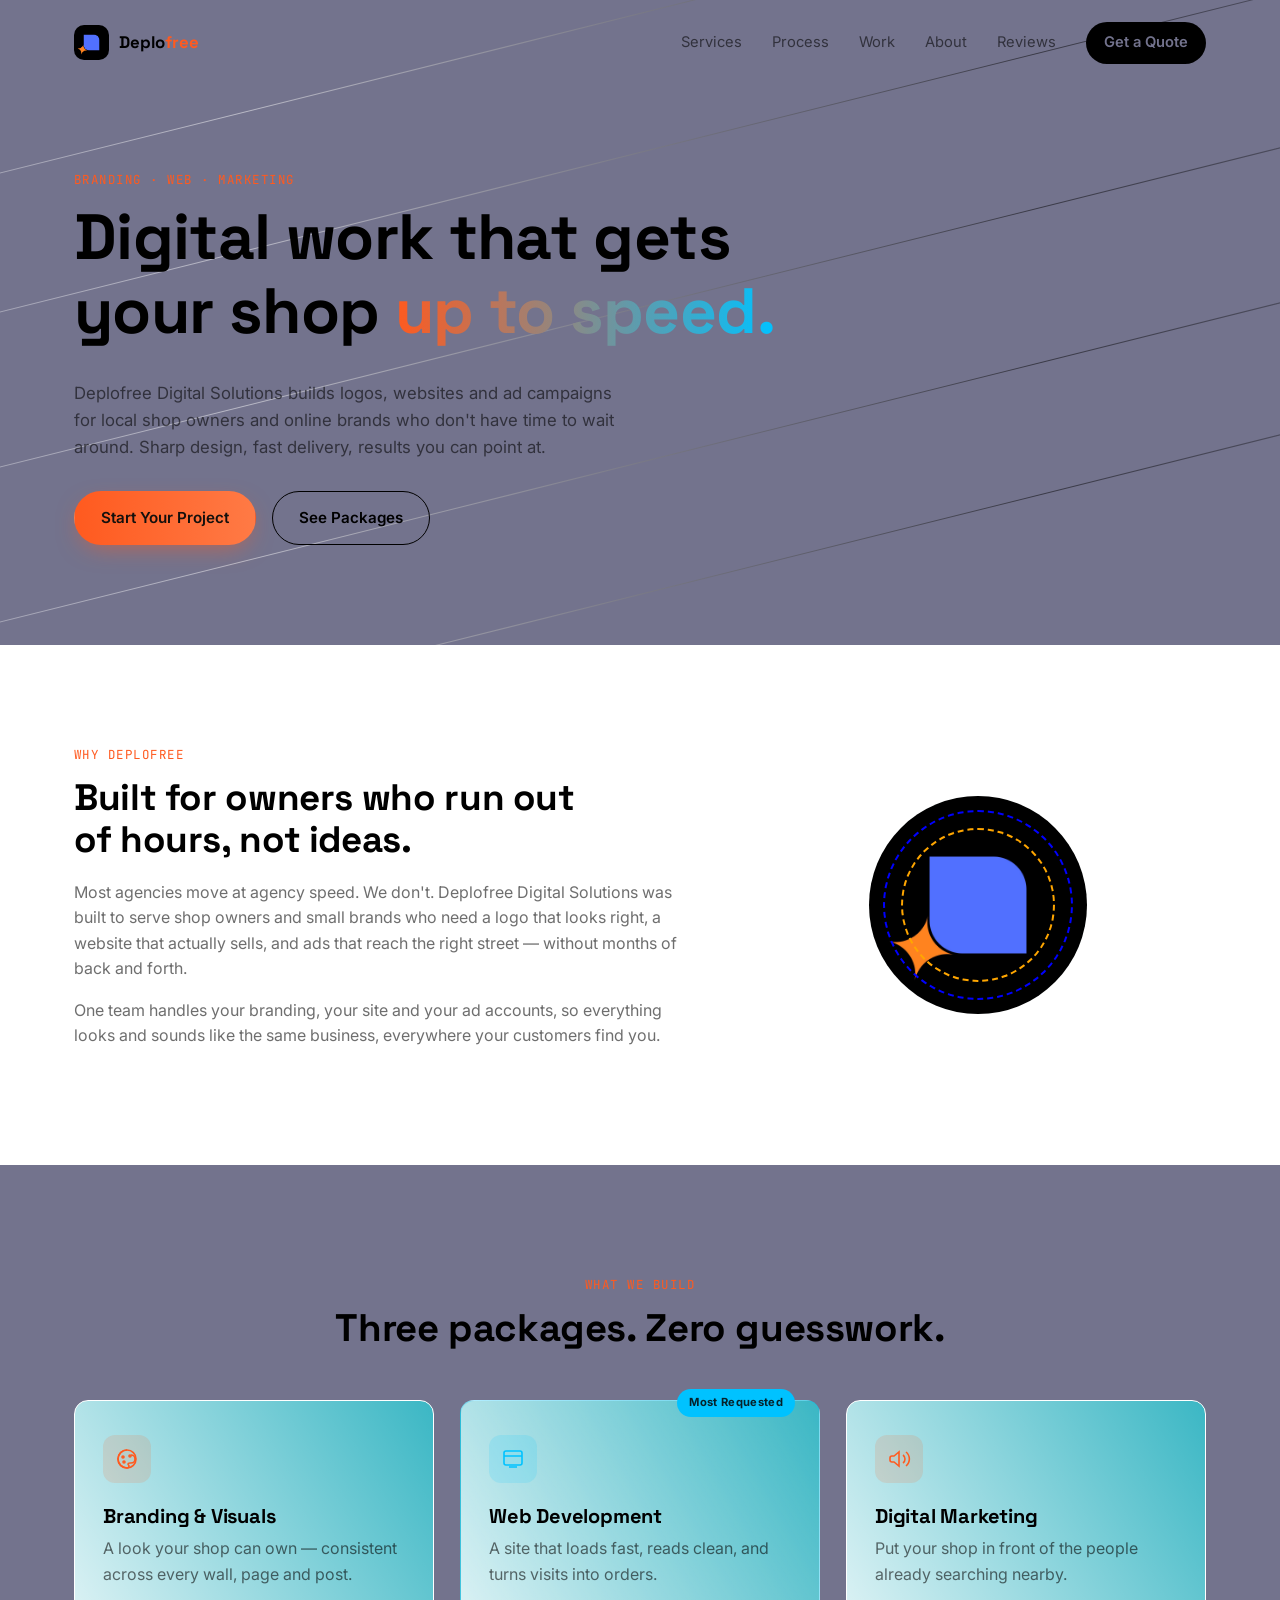
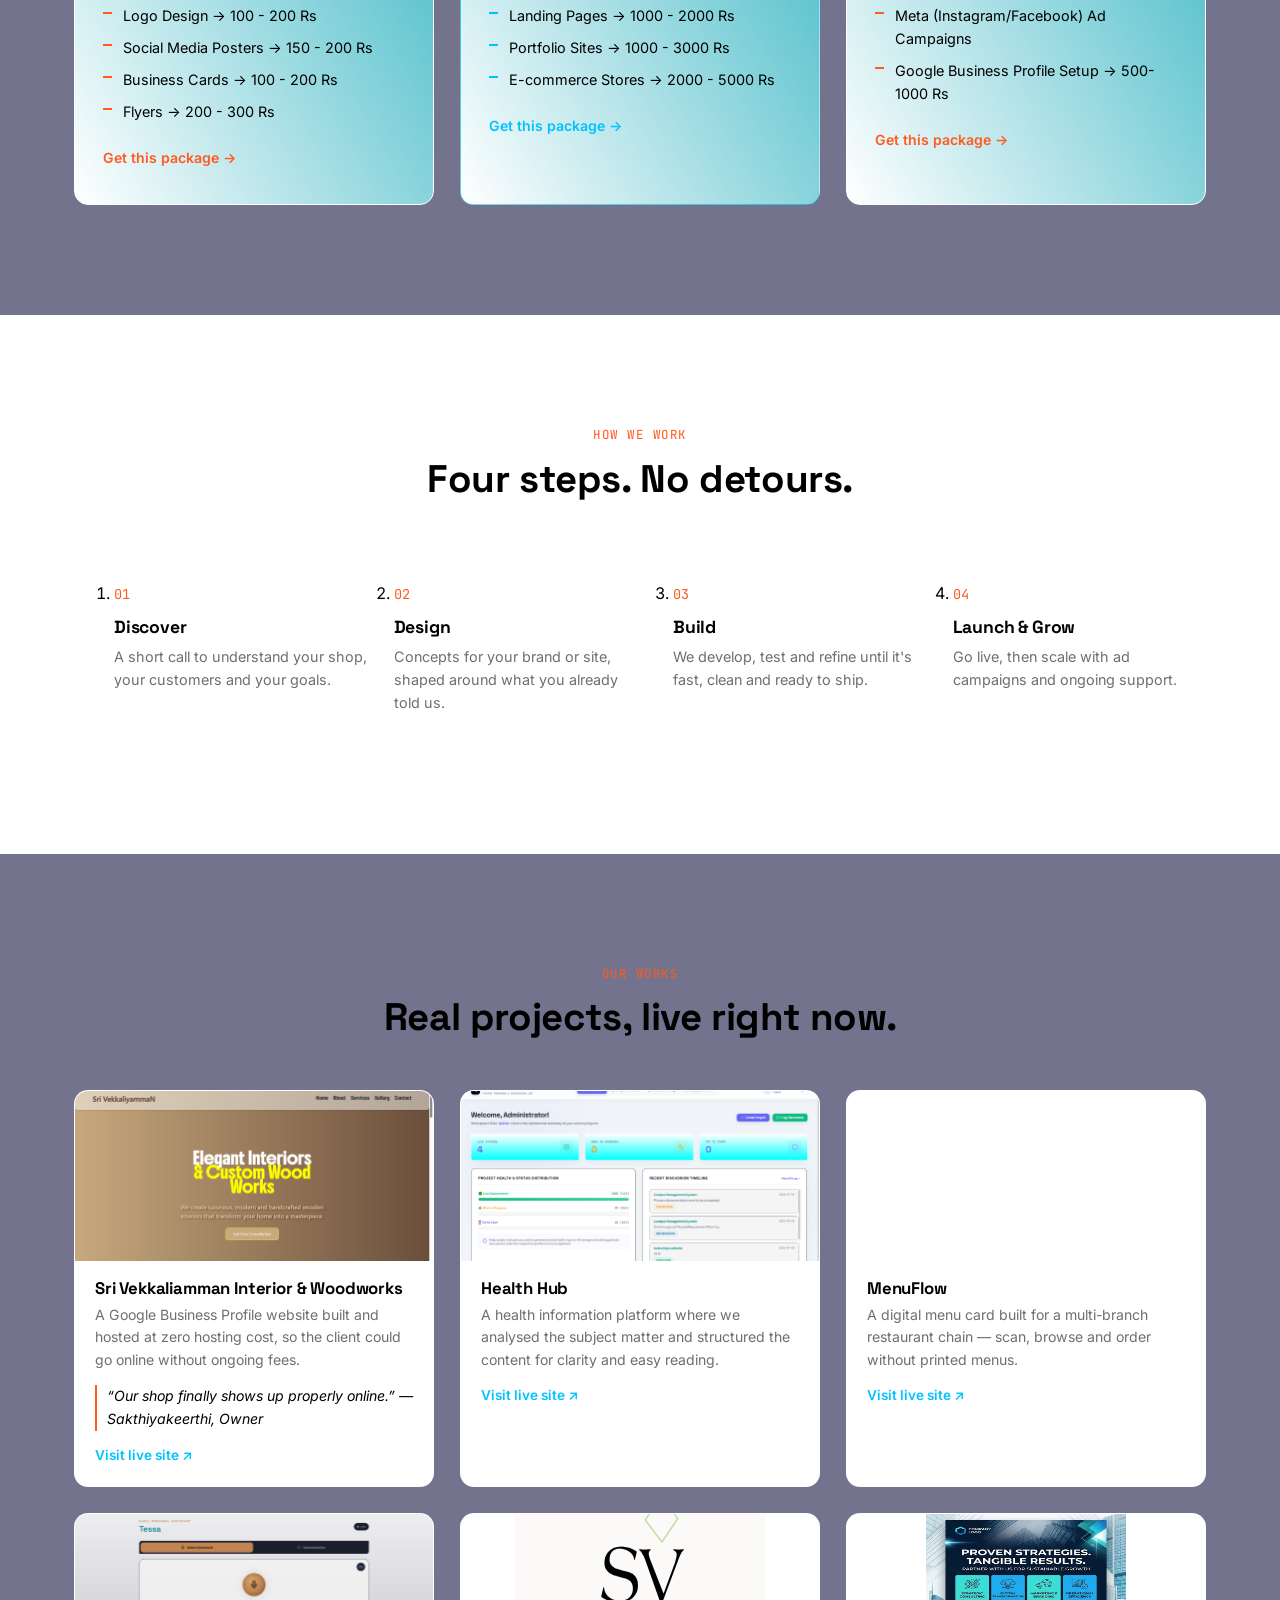
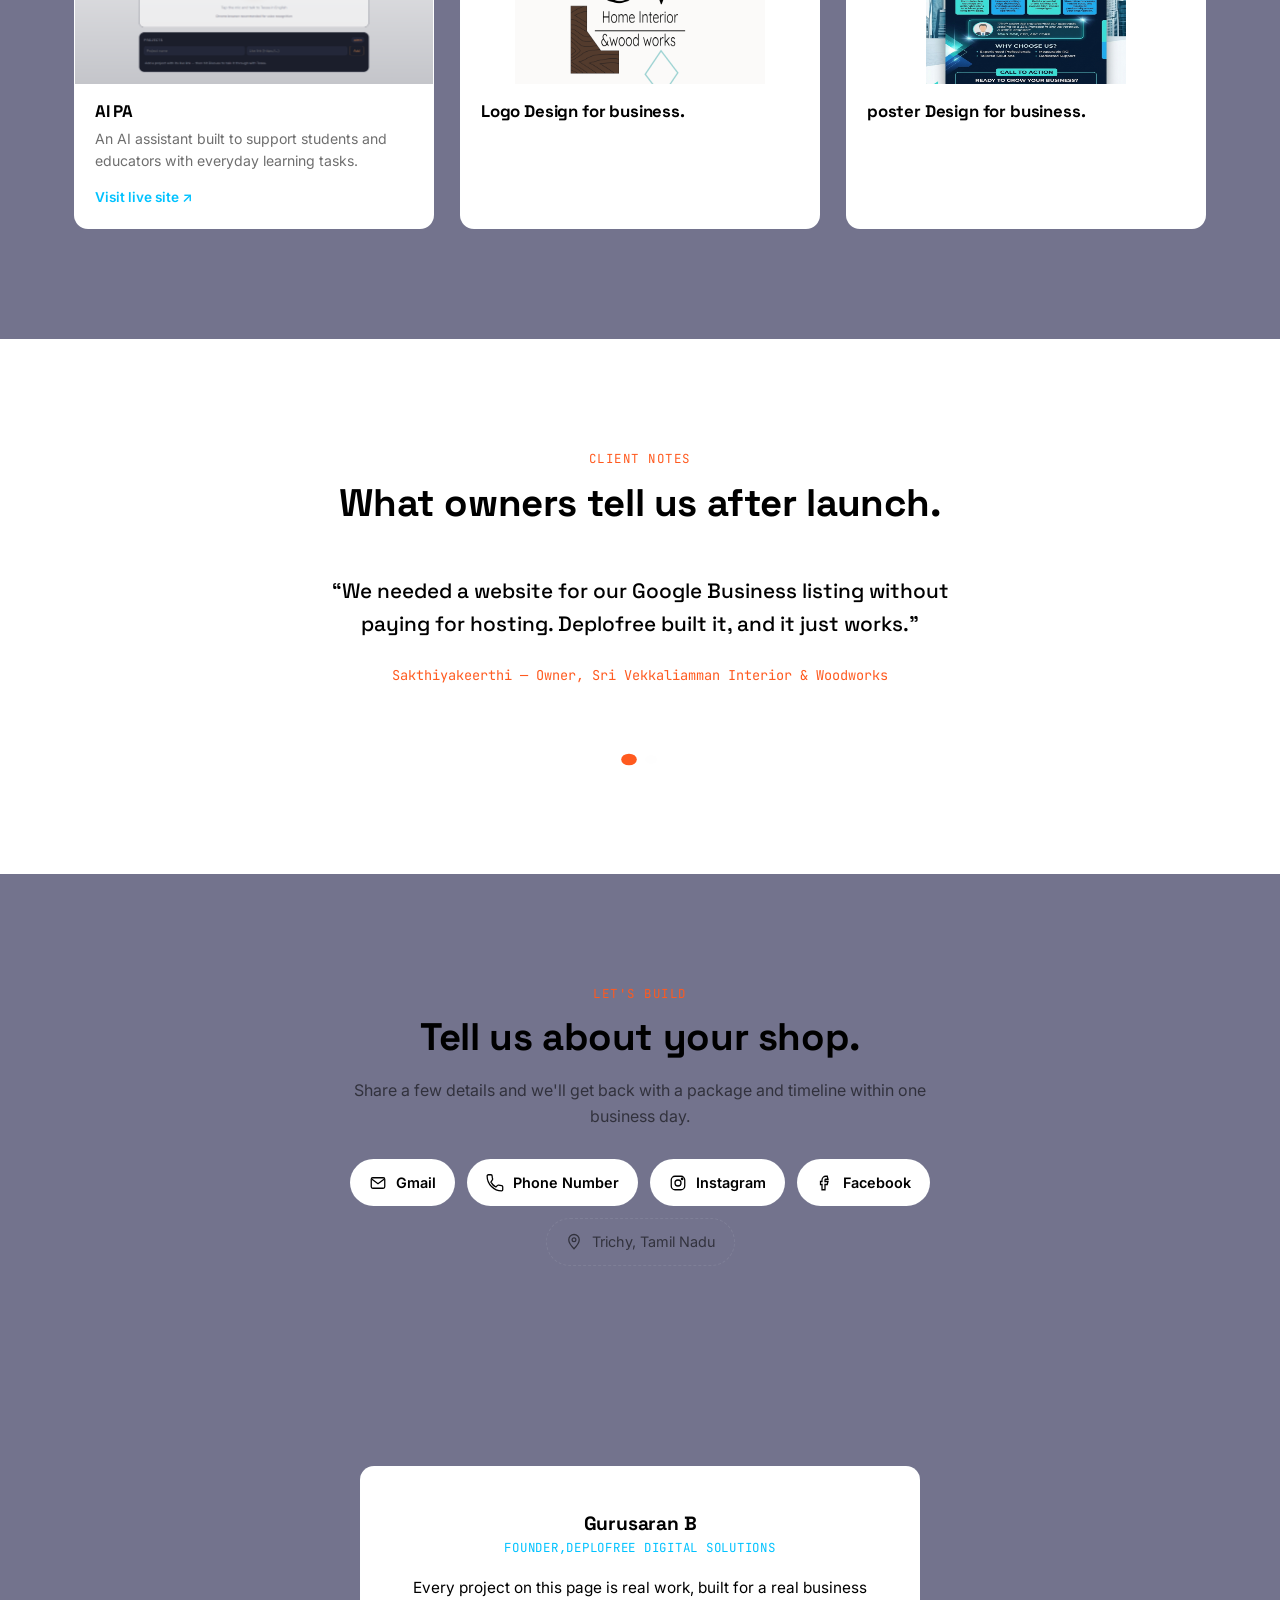
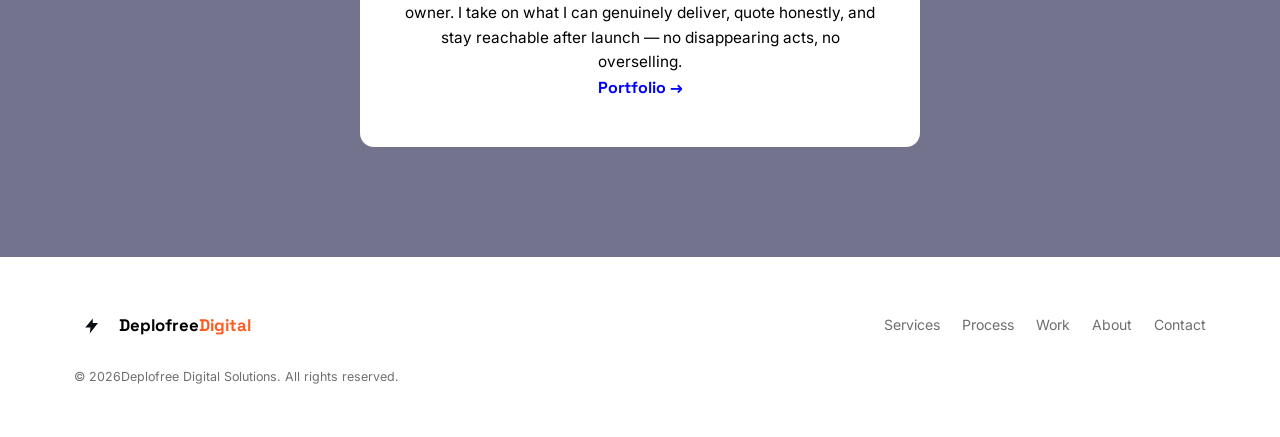
==== port.html @ 5e0b8ed9 "Add files via upload" ====
<!DOCTYPE html>
<html lang="en">
<head>
  <meta charset="UTF-8">
  <meta name="viewport" content="width=device-width, initial-scale=1.0">
  <title>Turbo Digital Solutions | Branding, Web Development &amp; Digital Marketing</title>
  <meta name="description" content="Turbo Digital Solutions helps local shops and online brands launch fast with logo &amp; branding design, landing pages &amp; e-commerce websites, and Meta &amp; Google Business marketing campaigns.">
  <meta name="keywords" content="Turbo Digital Solutions, branding agency, logo design, web development, e-commerce website, Meta ads, Google Business Profile, digital marketing for shops">
  <meta name="author" content="Turbo Digital Solutions">
  <meta name="robots" content="index, follow">
  <link rel="canonical" href="https://www.turbodigitalsolutions.com/">

  <!-- Open Graph -->
  <meta property="og:type" content="website">
  <meta property="og:site_name" content="Turbo Digital Solutions">
  <meta property="og:title" content="Turbo Digital Solutions | Branding, Web Development &amp; Digital Marketing">
  <meta property="og:description" content="Logo &amp; branding, websites, and Meta/Google ad campaigns built for local shops and online brands that want to move fast.">
  <meta property="og:url" content="https://www.turbodigitalsolutions.com/">
  <meta property="og:image" content="https://www.turbodigitalsolutions.com/assets/og-image.jpg">
  <meta property="og:locale" content="en_IN">

  <!-- Twitter -->
  <meta name="twitter:card" content="summary_large_image">
  <meta name="twitter:title" content="Turbo Digital Solutions | Branding, Web Development &amp; Digital Marketing">
  <meta name="twitter:description" content="Logo &amp; branding, websites, and Meta/Google ad campaigns built for local shops and online brands that want to move fast.">
  <meta name="twitter:image" content="https://www.turbodigitalsolutions.com/assets/og-image.jpg">

  <meta name="theme-color" content="#0B0E14">
  <link rel="icon" type="image/svg+xml" href="favicon.svg">
  <link rel="manifest" href="site.webmanifest">

  <link rel="preconnect" href="https://fonts.googleapis.com">
  <link rel="preconnect" href="https://fonts.gstatic.com" crossorigin>
  <link href="https://fonts.googleapis.com/css2?family=Space+Grotesk:wght@500;600;700&family=Inter:wght@400;500;600&family=JetBrains+Mono:wght@500&display=swap" rel="stylesheet">

  <!-- <link rel="stylesheet" href="css/style.css"> -->
    <link rel="stylesheet" href="port.css">

  <script type="application/ld+json">
  {
    "@context": "https://schema.org",
    "@type": "ProfessionalService",
    "name": "Turbo Digital Solutions",
    "description": "Branding, web development and digital marketing agency for local shops and online businesses.",
    "url": "https://www.turbodigitalsolutions.com/",
    "telephone": "+91-00000-00000",
    "priceRange": "₹₹",
    "areaServed": "IN",
    "address": {
      "@type": "PostalAddress",
      "addressLocality": "Chennai",
      "addressRegion": "Tamil Nadu",
      "addressCountry": "IN"
    },
    "sameAs": [
      "https://www.instagram.com/turbodigitalsolutions",
      "https://www.facebook.com/turbodigitalsolutions"
    ],
    "makesOffer": [
      { "@type": "Offer", "itemOffered": { "@type": "Service", "name": "Branding & Visuals" } },
      { "@type": "Offer", "itemOffered": { "@type": "Service", "name": "Web Development" } },
      { "@type": "Offer", "itemOffered": { "@type": "Service", "name": "Digital Marketing" } }
    ]
  }
  </script>
</head>
<body>
  <a class="skip-link" href="#main">Skip to content</a>

  <!-- Boost meter: doubles as scroll-progress gauge + back-to-top -->
  <button class="boost-meter" id="boostMeter" aria-label="Scroll to top">
    <svg viewBox="0 0 120 120" aria-hidden="true">
      <circle class="boost-meter__track" cx="60" cy="60" r="52"></circle>
      <circle class="boost-meter__fill" id="boostFill" cx="60" cy="60" r="52"></circle>
    </svg>
    <span class="boost-meter__label">
      <span id="boostPercent">0</span><span class="boost-meter__unit">%</span>
    </span>
  </button>

  <header class="site-header" id="siteHeader">
    <div class="container header-inner">
      <a href="#home" class="logo">
        <span class="logo__mark" aria-hidden="true">
          <img src="deplofree logo.jpg" alt="logo" style="border-radius: 10px;">
        </span>
        <span class="logo__text">Deplo<span class="logo__accent">free</span></span>
      </a>

      <nav class="nav" id="siteNav">
        <a href="#services">Services</a>
        <a href="#process">Process</a>
        <a href="#work">Work</a>
        <a href="#about">About</a>
        <a href="#testimonials">Reviews</a>
        <a href="#contact" class="nav-cta">Get a Quote</a>
      </nav>

      <button class="nav-toggle" id="navToggle" aria-label="Open menu" aria-expanded="false">
        <span></span><span></span><span></span>
      </button>
    </div>
  </header>

  <main id="main">

    <!-- HERO -->
    <section class="hero" id="home">
      <div class="hero__lines" aria-hidden="true">
        <span></span><span></span><span></span><span></span><span></span>
      </div>
      <div class="container hero__inner">
        <p class="eyebrow reveal">Branding &middot; Web &middot; Marketing</p>
        <h1 class="hero__title reveal">
          Digital work that gets your shop <span class="text-gradient">up to speed.</span>
        </h1>
        <p class="hero__subtitle reveal">
          Deplofree Digital Solutions builds logos, websites and ad campaigns for local
          shop owners and online brands who don't have time to wait around. Sharp
          design, fast delivery, results you can point at.
        </p>
        <div class="hero__actions reveal">
          <a href="#contact" class="btn btn--primary">Start Your Project</a>
          <a href="#services" class="btn btn--ghost">See Packages</a>
        </div>
      </div>
    </section>

    <!-- ABOUT -->
    <section class="about" id="about">
      <div class="container about__inner">
        <div class="about__copy reveal">
          <p class="eyebrow">Why Deplofree</p>
          <h2>Built for owners who run out of hours, not ideas.</h2>
          <p>
            Most agencies move at agency speed. We don't. Deplofree Digital Solutions
            was built to serve shop owners and small brands who need a logo that
            looks right, a website that actually sells, and ads that reach the
            right street &mdash; without months of back and forth.
          </p>
          <p>
            One team handles your branding, your site and your ad accounts, so
            everything looks and sounds like the same business, everywhere your
            customers find you.
          </p>
        </div>
        <div class="about__panel reveal" aria-hidden="true">
          <div class="gauge-card">
            <span class="gauge-card__ring"></span>
            <span class="gauge-card__ring gauge-card__ring--2"></span>
            <span class="gauge-card__center"><img src="deplofree logo.jpg" alt="logo" style="border-radius:100%;"></span>
          </div>
        </div>
      </div>
    </section>

    <!-- SERVICES -->
    <section class="services" id="services">
      <div class="container">
        <p class="eyebrow reveal center">What We Build</p>
        <h2 class="section-title reveal center">Three packages. Zero guesswork.</h2>

        <div class="service-grid">
          <article class="service-card reveal">
            <span class="service-card__icon" aria-hidden="true">
              <svg viewBox="0 0 24 24"><circle cx="12" cy="12" r="9"/><path d="M12 3a9 9 0 0 0 0 18c1.5 0 2-1 2-2s-1-1-1-2 1-1 2-1h1a4 4 0 0 0 0-8"/><circle cx="8" cy="10" r="1"/><circle cx="9" cy="15" r="1"/><circle cx="15" cy="9" r="1"/></svg>
            </span>
            <h3>Branding &amp; Visuals</h3>
            <p>A look your shop can own &mdash; consistent across every wall, page and post.</p>
            <ul>
              <li>Logo Design  &#8594; 100 - 200 Rs</li>
              <li>Social Media Posters &#8594; 150 - 200 Rs</li>
              <li>Business Cards &#8594; 100 - 200 Rs</li>
              <li>Flyers &#8594; 200 - 300 Rs</li>
            </ul>
            <a href="#contact" class="service-card__link">Get this package &rarr;</a>
          </article>

          <article class="service-card service-card--featured reveal">
            <span class="service-card__badge">Most Requested</span>
            <span class="service-card__icon" aria-hidden="true">
              <svg viewBox="0 0 24 24"><rect x="3" y="4" width="18" height="14" rx="2"/><path d="M3 9h18M8 20h8"/></svg>
            </span>
            <h3>Web Development</h3>
            <p>A site that loads fast, reads clean, and turns visits into orders.</p>
            <ul>
              <li>Landing Pages &#8594; 1000 - 2000 Rs</li>
              <li>Portfolio Sites &#8594; 1000 - 3000 Rs</li>
              <li>E-commerce Stores &#8594; 2000 - 5000 Rs</li>
            </ul>
            <a href="#contact" class="service-card__link">Get this package &rarr;</a>
          </article>

          <article class="service-card reveal">
            <span class="service-card__icon" aria-hidden="true">
              <svg viewBox="0 0 24 24"><path d="M3 11v2a2 2 0 0 0 2 2h2l5 4V5L7 9H5a2 2 0 0 0-2 2z"/><path d="M16 8a5 5 0 0 1 0 8"/><path d="M19 5a9 9 0 0 1 0 14"/></svg>
            </span>
            <h3>Digital Marketing</h3>
            <p>Put your shop in front of the people already searching nearby.</p>
            <ul>
              <li>Meta (Instagram/Facebook) Ad Campaigns</li>
              <li>Google Business Profile Setup &#8594; 500- 1000 Rs</li>
            </ul>
            <a href="#contact" class="service-card__link">Get this package &rarr;</a>
          </article>
        </div>
      </div>
    </section>

    <!-- PROCESS -->
    <section class="process" id="process">
      <div class="container">
        <p class="eyebrow reveal center">How We Work</p>
        <h2 class="section-title reveal center">Four steps. No detours.</h2>

        <ol class="process-list">
          <li class="process-step reveal">
            <span class="process-step__num">01</span>
            <h3>Discover</h3>
            <p>A short call to understand your shop, your customers and your goals.</p>
          </li>
          <li class="process-step reveal">
            <span class="process-step__num">02</span>
            <h3>Design</h3>
            <p>Concepts for your brand or site, shaped around what you already told us.</p>
          </li>
          <li class="process-step reveal">
            <span class="process-step__num">03</span>
            <h3>Build</h3>
            <p>We develop, test and refine until it's fast, clean and ready to ship.</p>
          </li>
          <li class="process-step reveal">
            <span class="process-step__num">04</span>
            <h3>Launch &amp; Grow</h3>
            <p>Go live, then scale with ad campaigns and ongoing support.</p>
          </li>
        </ol>
      </div>
    </section>

    <!-- WORK -->
    <section class="work" id="work">
      <div class="container">
        <p class="eyebrow reveal center">Our Works</p>
        <h2 class="section-title reveal center">Real projects, live right now.</h2>

        <div class="work-grid">
          <a class="work-card reveal" href="https://sri-vekkaliamman-interiorandwoodworks.mr-gurusaran123.workers.dev/" target="_blank" rel="noopener">
            <div class="work-card__preview work-card__preview--a" style="background-image: url(sv.png);background-position: center;background-size:cover;">
            </div>
            <h3>Sri Vekkaliamman Interior &amp; Woodworks</h3>
            <p>A Google Business Profile website built and hosted at zero hosting cost, so the client could go online without ongoing fees.</p>
            <p class="work-card__quote">&ldquo;Our shop finally shows up properly online.&rdquo; &mdash; Sakthiyakeerthi, Owner</p>
            <span class="work-card__link">Visit live site &nearr;</span>
          </a>

          <a class="work-card reveal" href="https://pfrontend-tau.vercel.app/" target="_blank" rel="noopener">
            <div class="work-card__preview work-card__preview--b" style="background-image: url(pro.png);background-position: center;background-size:cover;">
           
            </div>
            <h3>Health Hub</h3>
            <p>A health information platform where we analysed the subject matter and structured the content for clarity and easy reading.</p>
            <span class="work-card__link">Visit live site &nearr;</span>
          </a>

          <a class="work-card reveal" href="https://gurusaran-b123.github.io/MenuFlow/" target="_blank" rel="noopener">
            <div class="work-card__preview work-card__preview--c" style="background-image: url(manu.png);background-position: center;background-size:cover;">
           
            </div>
            <h3>MenuFlow</h3>
            <p>A digital menu card built for a multi-branch restaurant chain &mdash; scan, browse and order without printed menus.</p>
            <span class="work-card__link">Visit live site &nearr;</span>
          </a>

          <a class="work-card reveal" href="https://ai-pa-six.vercel.app/" target="_blank" rel="noopener">
            <div class="work-card__preview work-card__preview--d" style="background-image: url(Ai.png);background-position: center;background-size:cover;">
           
            </div>
            <h3>AI PA</h3>
            <p>An AI assistant built to support students and educators with everyday learning tasks.</p>
            <span class="work-card__link">Visit live site &nearr;</span>
          </a>

          
          <a class="work-card reveal">
            <div class="work-card__preview work-card__preview--d" style="background-image: url(about.png);background-position: center;background-size:250px 350px; background-repeat: no-repeat;">
           
            </div>
            <h3>Logo Design for business.</h3>
           
          </a>

           <a class="work-card reveal">
            <div class="work-card__preview work-card__preview--d" style="background-image: url(poster.png);background-position:center;background-size:200px 250px; background-repeat: no-repeat;">
           
            </div>
            <h3>poster Design for business.</h3>
           
          </a>
          
         

        </div>
      </div>
    </section>

    <!-- TESTIMONIALS -->
    <section class="testimonials" id="testimonials">
      <div class="container">
        <p class="eyebrow reveal center">Client Notes</p>
        <h2 class="section-title reveal center">What owners tell us after launch.</h2>

        <div class="testimonial-slider reveal" id="testimonialSlider">
          <div class="testimonial is-active">
            <p>&ldquo;We needed a website for our Google Business listing without paying for hosting. Deplofree built it, and it just works.&rdquo;</p>
            <span class="testimonial__author">Sakthiyakeerthi &mdash; Owner, Sri Vekkaliamman Interior &amp; Woodworks</span>
          </div>
          <div class="testimonial">
            <p>&ldquo;The digital posters made my shop look properly branded for the first time. Customers noticed right away.&rdquo;</p>
            <span class="testimonial__author">Karthik &mdash; Local Shop Owner</span>
          </div>
        </div>
        <div class="testimonial-dots" id="testimonialDots"></div>
      </div>
    </section>

    <!-- CONTACT -->
    <section class="contact" id="contact">
      <div class="container contact__inner">
        <div class="contact__copy reveal">
          <p class="eyebrow">Let's Build</p>
          <h2 class="section-title">Tell us about your shop.</h2>
          <p>Share a few details and we'll get back with a package and timeline within one business day.</p>

          <ul class="contact-links">
            <li>
              <a href="mailto:gurusaranb123@gmail.com" class="contact-link">
                <span class="contact-link__icon" aria-hidden="true">
                  <svg viewBox="0 0 24 24"><rect x="3" y="5" width="18" height="14" rx="2"/><path d="m4 7 8 6 8-6"/></svg>
                </span>
                Gmail
              </a>
            </li>
            <li>
              <a href="tel:+918508669279" class="contact-link">
                <span class="contact-link__icon" aria-hidden="true">
                  <svg viewBox="0 0 24 24"><path d="M6.6 10.8a15.4 15.4 0 0 0 6.6 6.6l2.2-2.2a1.5 1.5 0 0 1 1.5-.4c1.2.4 2.5.6 3.9.6a1.5 1.5 0 0 1 1.5 1.5V21a1.5 1.5 0 0 1-1.5 1.5C10.6 22.5 1.5 13.4 1.5 2.5A1.5 1.5 0 0 1 3 1h3.7A1.5 1.5 0 0 1 8.2 2.5c0 1.4.2 2.7.6 3.9a1.5 1.5 0 0 1-.4 1.5z"/></svg>
                </span>
                Phone Number
              </a>
            </li>
            <li>
              <a href="https://www.instagram.com/turbodigitalsolutions" class="contact-link" target="_blank" rel="noopener">
                <span class="contact-link__icon" aria-hidden="true">
                  <svg viewBox="0 0 24 24"><rect x="3" y="3" width="18" height="18" rx="5"/><circle cx="12" cy="12" r="4"/><circle cx="17.5" cy="6.5" r="1"/></svg>
                </span>
                Instagram
              </a>
            </li>
            <li>
              <a href="https://www.facebook.com/turbodigitalsolutions" class="contact-link" target="_blank" rel="noopener">
                <span class="contact-link__icon" aria-hidden="true">
                  <svg viewBox="0 0 24 24"><path d="M15 3h-2a5 5 0 0 0-5 5v2H6v4h2v7h4v-7h3l1-4h-4V8a1 1 0 0 1 1-1h3z"/></svg>
                </span>
                Facebook
              </a>
            </li>
            <li class="contact-links__location">
              <span class="contact-link__icon" aria-hidden="true">
                <svg viewBox="0 0 24 24"><path d="M12 21s7-7.2 7-12a7 7 0 1 0-14 0c0 4.8 7 12 7 12z"/><circle cx="12" cy="9" r="2.5"/></svg>
              </span>
              Trichy, Tamil Nadu
            </li>
          </ul>
        </div>
      </div>
    </section>

    <!-- FOUNDER / TRUST -->
    <section class="founder" id="founder">
      <div class="container">
        <div class="founder-card reveal">
             <h3 class="founder-card__name">Gurusaran B</h3>
          <p class="founder-card__role">Founder,Deplofree Digital Solutions</p>
          
          <p class="founder-card__quote">
            Every project on this page is real work, built for a real business owner.
            I take on what I can genuinely deliver, quote honestly, and stay reachable
            after launch &mdash; no disappearing acts, no overselling.
          </p>
          <div class="founder-card__avatar" aria-hidden="true"><a href="https://gurusaran-b123.github.io/Guru-portfolio/" target="_blank">Portfolio &#8594;</a></div>
       
        </div>
      </div>
    </section>
  </main>

  <footer class="site-footer">
    <div class="container footer-inner">
      <a href="#home" class="logo logo--footer">
        <span class="logo__mark" aria-hidden="true">
          <svg viewBox="0 0 24 24"><path d="M13 2 3 14h7l-1 8 11-14h-7l0-6z"/></svg>
        </span>
        <span class="logo__text">Deplofree<span class="logo__accent">Digital</span></span>
      </a>
      <nav class="footer-nav">
        <a href="#services">Services</a>
        <a href="#process">Process</a>
        <a href="#work">Work</a>
        <a href="#about">About</a>
        <a href="#contact">Contact</a>
      </nav>
      
      <p class="footer-copy">&copy; <span id="year"></span>Deplofree Digital Solutions. All rights reserved.</p>
    </div>
  </footer>
<!-- 
  <script src="js/script.js"></script> -->
  
  <script src="port.js"></script>
</body>
</html>
---- port.css ----
/* ===================================================
   TURBO DIGITAL SOLUTIONS — DESIGN TOKENS
=================================================== */
:root{
  --color-bg:rgb(115, 115, 141);
  --color-surface:white;
  --color-surface-2: #1A1F2C;
  --color-border: rgba(245,246,248,0.09);
  --color-text:black;
  --color-muted:rgba(0, 0, 0, 0.568);
  --color-orange: #FF5A1F;
  --color-orange-soft: rgba(255,90,31,0.14);
  --color-blue: #00C2FF;
  --color-blue-soft: rgba(0,194,255,0.14);

  --font-display: 'Space Grotesk', sans-serif;
  --font-body: 'Inter', sans-serif;
  --font-mono: 'JetBrains Mono', monospace;

  --container: 1180px;
  --radius: 14px;
  --ease: cubic-bezier(.22,.9,.34,1);
}

*, *::before, *::after{ box-sizing: border-box; }
html{ scroll-behavior: smooth; }

body{
  margin:0;
  background: var(--color-bg);
  color: var(--color-text);
  font-family: var(--font-body);
  line-height: 1.6;
  -webkit-font-smoothing: antialiased;
  overflow-x: hidden;
}

h1,h2,h3{
  font-family: var(--font-display);
  line-height: 1.15;
  margin: 0 0 .5em;
  letter-spacing: -0.01em;
}

p{ margin: 0 0 1em; color: var(--color-muted); }
a{ color: inherit; text-decoration: none; }
img,svg{ display:block; max-width:100%; }
ul{ margin:0; padding:0; list-style:none; }

.container{
  max-width: var(--container);
  margin: 0 auto;
  padding: 0 24px;
}


.skip-link{
  position:absolute; left:-999px; top:0;
  background:var(--color-orange); color:#0B0E14;
  padding:10px 16px; z-index:200; border-radius:0 0 8px 0;
}
.skip-link:focus{ left:0; }

.eyebrow{
  font-family: var(--font-mono);
  font-size: .78rem;
  letter-spacing: .12em;
  text-transform: uppercase;
  color: var(--color-orange);
  margin: 0 0 .9em;
}
.eyebrow.center, .section-title.center{ text-align:center; }

.section-title{
  font-size: clamp(1.7rem, 3.2vw, 2.4rem);
  max-width: 640px;
}
.center.section-title{ margin-left:auto; margin-right:auto; }

.text-gradient{
  background: linear-gradient(90deg, var(--color-orange), var(--color-blue));
  -webkit-background-clip: text;
  background-clip: text;
  color: transparent;
}

/* buttons */
.btn{
  display:inline-flex; align-items:center; justify-content:center;
  padding: 14px 26px;
  border-radius: 999px;
  font-weight:600;
  font-size:.95rem;
  border: 1px solid transparent;
  cursor:pointer;
  transition: transform .25s var(--ease), box-shadow .25s var(--ease), background .25s var(--ease), border-color .25s var(--ease);
}
.btn--primary{
  background: linear-gradient(90deg, var(--color-orange), #ff7a45);
  color: #14100d;
  box-shadow: 0 8px 24px -8px rgba(255,90,31,.6);
}
.btn--primary:hover{ transform: translateY(-2px); box-shadow: 0 12px 30px -8px rgba(255,90,31,.75); }
.btn--ghost{
  border-color:black;
  color: var(--color-text);
  background: transparent;
}
.btn--ghost:hover{ border-color: var(--color-blue); color: var(--color-blue); }
.btn--block{ width:100%; }

/* ===================================================
   SCROLL REVEAL
=================================================== */
.reveal{
  opacity:0;
  transform: translateY(28px);
  transition: opacity .7s var(--ease), transform .7s var(--ease);
}
.reveal.in-view{ opacity:1; transform:none; }

@media (prefers-reduced-motion: reduce){
  *{ animation-duration:.001ms !important; animation-iteration-count:1 !important; transition-duration:.001ms !important; scroll-behavior:auto !important; }
  .reveal{ opacity:1; transform:none; }
}

/* ===================================================
   BOOST METER (signature element / scroll progress)
=================================================== */
.boost-meter{
  position: fixed;
  right: 20px; bottom: 20px;
  width: 64px; height: 64px;
  z-index: 150;
  background: var(--color-surface);
  border: 1px solid var(--color-border);
  border-radius: 50%;
  cursor: pointer;
  display:flex; align-items:center; justify-content:center;
  box-shadow: 0 10px 30px -12px rgba(0,0,0,.6);
  transition: opacity .3s var(--ease), transform .3s var(--ease);
  opacity: 0;
  transform: scale(.8);
  pointer-events:none;
}
.boost-meter.is-visible{ opacity:1; transform:scale(1); pointer-events:auto; }
.boost-meter svg{ position:absolute; inset:0; width:100%; height:100%; transform: rotate(-90deg); }
.boost-meter__track{
  fill:none; stroke: var(--color-border); stroke-width:6;
}
.boost-meter__fill{
  fill:none; stroke: var(--color-orange); stroke-width:6; stroke-linecap:round;
  stroke-dasharray: 327; stroke-dashoffset: 327;
  transition: stroke-dashoffset .15s linear;
}
.boost-meter__label{
  position:relative; font-family:var(--font-mono); font-size:.72rem; color:var(--color-text);
}
.boost-meter__unit{ color: var(--color-muted); }

/* ===================================================
   HEADER
=================================================== */
.site-header{
  position: fixed; top:0; left:0; right:0; z-index:100;
  padding: 22px 0;
  transition: padding .3s var(--ease), background .3s var(--ease), border-color .3s var(--ease);
  border-bottom: 1px solid transparent;
}
.site-header.is-scrolled{
  padding: 12px 0;
  backdrop-filter: blur(10px);
  border-color: var(--color-border);
}
.header-inner{ display:flex; align-items:center; justify-content:space-between; }

.logo{ display:flex; align-items:center; gap:10px; }
.logo__mark{
  width:35px; height:35px;
  display:flex; align-items:center; justify-content:center;
 
}
.logo__mark svg{ width:18px; height:18px; fill:#0B0E14; }
.logo__text{ font-family:var(--font-display); font-weight:700; font-size:1.05rem; }
.logo__accent{ color: var(--color-orange); }

.nav{ display:flex; align-items:center; gap:30px; }
.nav a{ font-size:.92rem; color:var(--color-muted); position:relative; transition:color .2s; }
.nav a:not(.nav-cta)::after{
  content:''; position:absolute; left:0; bottom:-6px; width:0; height:2px;
  background: var(--color-orange); transition: width .25s var(--ease);
}
.nav a:not(.nav-cta):hover{ color: var(--color-text); }
.nav a:not(.nav-cta):hover::after{ width:100%; }
.nav-cta{
  background: var(--color-text); color: var(--color-bg) !important;
  padding: 9px 18px; border-radius:999px; font-weight:600;
  transition: transform .2s var(--ease), background .2s;
}
.nav-cta:hover{ transform: translateY(-2px); background: var(--color-orange); }

.nav-toggle{
  display:none; flex-direction:column; gap:5px;
  background:none; border:none; cursor:pointer; padding:6px;
}
.nav-toggle span{ width:22px; height:2px; background:var(--color-text); transition: transform .3s var(--ease), opacity .3s; }

/* ===================================================
   HERO
=================================================== */
.hero{
  position:relative;
  padding: 170px 0 90px;
  overflow:hidden;
}
.hero__lines{
  position:absolute; inset:-10% -10%;
  z-index:0; pointer-events:none;
}
.hero__lines span{
  position:absolute;
  height:1px;
  width:160%;
  left:-30%;
  background: linear-gradient(90deg, transparent, white,black, transparent);
  transform: rotate(-14deg);
  animation: speedline 7s linear infinite;
  opacity:.5;
}
.hero__lines span:nth-child(1){ top:10%; animation-duration:9s; }
.hero__lines span:nth-child(2){ top:28%; animation-duration:6.5s; animation-delay:-2s; }
.hero__lines span:nth-child(3){ top:48%; animation-duration:8s; animation-delay:-4s; }
.hero__lines span:nth-child(4){ top:68%; animation-duration:7.2s; animation-delay:-1s; }
.hero__lines span:nth-child(5){ top:85%; animation-duration:10s; animation-delay:-5s; }

@keyframes speedline{
  0%{ transform: translateX(-15%) rotate(-14deg); }
  100%{ transform: translateX(15%) rotate(-14deg); }
}

.hero__inner{ position:relative; z-index:1; }
.hero__title{ font-size: clamp(2.3rem, 5.4vw, 4rem); max-width:800px; }
.hero__subtitle{ max-width:560px; font-size:1.05rem; }
.hero__actions{ display:flex; gap:16px; margin: 30px 0 10px; flex-wrap:wrap; }

/* ===================================================
   ABOUT
=================================================== */
.about{ padding: 100px 0; background: var(--color-surface); }
.about__inner{
  display:grid; grid-template-columns: 1.15fr .85fr; gap: 60px; align-items:center;
}
.about h2{ font-size: clamp(1.7rem, 3vw, 2.3rem); max-width:520px; }
.about__panel{ display:flex; justify-content:center; }

.gauge-card{
  position:relative; width:220px; height:220px;
  border-radius:50%;
  display:flex; align-items:center; justify-content:center;
 
  border: 1px solid var(--color-border);
}

.gauge-card__ring{
  position:absolute; inset:14px; border-radius:50%;
  border: 2px dashed rgb(0, 0, 255);
  animation: spin 18s linear infinite;
}
.gauge-card__ring--2{
  inset:32px; border-color: rgb(255, 166, 0);
  animation: spin 12s linear infinite reverse;
}
.gauge-card__center{
  font-family: var(--font-display); font-size:2.4rem; font-weight:700;
  background: linear-gradient(135deg, var(--color-orange), var(--color-blue));
  -webkit-background-clip:text; background-clip:text; color:transparent;
}
@keyframes spin{ to{ transform: rotate(360deg); } }

/* ===================================================
   SERVICES
=================================================== */
.services{ padding: 110px 0; }
.service-grid{
  display:grid; grid-template-columns: repeat(3, 1fr); gap: 26px; margin-top: 50px;
}
.service-card{
  position:relative;
  background:linear-gradient(60deg,white,rgba(0, 255, 255, 0.486));
  border: 1px solid white;
  border-radius: var(--radius);
  padding: 34px 28px;
  transition: transform .35s var(--ease), border-color .35s var(--ease), box-shadow .35s var(--ease);
}
.service-card:hover{
  transform: translateY(-8px);
  border-color:black;
  box-shadow: 0 20px 40px -20px rgba(0,0,0,.6);
}
.service-card--featured{
 
  border-color: rgba(0,194,255,.3);
}
.service-card__badge{
  position:absolute; top:-12px; right:24px;
  background: var(--color-blue); color:#06222b;
  font-size:.7rem; font-weight:700; letter-spacing:.03em;
  padding: 5px 12px; border-radius:999px;
}
.service-card__icon{
  width:48px; height:48px; border-radius:12px;
  display:flex; align-items:center; justify-content:center;
  background: var(--color-orange-soft);
  margin-bottom: 22px;
}
.service-card--featured .service-card__icon{ background: var(--color-blue-soft); }
.service-card__icon svg{
  width:24px; height:24px; fill:none; stroke: var(--color-orange); stroke-width:1.6;
}
.service-card--featured .service-card__icon svg{ stroke: var(--color-blue); }
.service-card h3{ font-size:1.25rem; margin-bottom:.4em; }
.service-card ul{ margin: 16px 0 22px; display:flex; flex-direction:column; gap:9px; }
.service-card li{
  font-size:.9rem; color:var(--color-text); padding-left:20px; position:relative;
}
.service-card li::before{
  content:''; position:absolute; left:0; top:8px; width:9px; height:2px; background:var(--color-orange);
}
.service-card--featured li::before{ background: var(--color-blue); }
.service-card__link{
  font-size:.88rem; font-weight:600; color: var(--color-orange);
  display:inline-flex; align-items:center; gap:6px;
  transition: gap .2s var(--ease);
}
.service-card--featured .service-card__link{ color: var(--color-blue); }
.service-card__link:hover{ gap:10px; }

/* ===================================================
   PROCESS
=================================================== */
.process{ padding: 110px 0; background: var(--color-surface); }
.process-list{
  margin-top: 54px;
  display:grid; grid-template-columns: repeat(4, 1fr); gap: 26px;
  counter-reset: step;
}
.process-step{ position:relative; padding-top: 8px; }
.process-step::before{
  content:''; position:absolute; top:0; left:0; width:36px; height:2px; background: var(--color-border);
}
.process-step__num{
  display:block; font-family: var(--font-mono); font-size:.85rem; color: var(--color-orange);
  margin: 18px 0 12px;
}
.process-step h3{ font-size:1.1rem; margin-bottom:.4em; }
.process-step p{ font-size:.9rem; }

/* ===================================================
   WORK
=================================================== */
.work{ padding: 110px 0; }
.work-grid{
  display:grid; grid-template-columns: repeat(3, 1fr); gap: 26px; margin-top: 50px;
}
.work-card{
  display:block;
  border: 1px solid var(--color-border);
  border-radius: var(--radius);
  overflow:hidden;
  background: var(--color-surface);
  transition: transform .35s var(--ease), box-shadow .35s var(--ease), border-color .35s var(--ease);
}
.work-card:hover{
  transform: translateY(-6px);
  box-shadow: 0 18px 40px -22px rgba(0,0,0,.7);
  border-color: rgba(0,194,255,.35);
}
.work-card__preview{
  height: 170px; position:relative; overflow:hidden;
  display:flex; align-items:flex-end; padding:16px;
}
.work-card__preview--a{ background: linear-gradient(135deg, #2a1710, #3a1a10 40%, var(--color-orange) 160%); }
.work-card__preview--b{ background: linear-gradient(135deg, #0c2430, #0d2e3c 40%, var(--color-blue) 170%); }
.work-card__preview--c{ background: linear-gradient(135deg, #1c1030, #2a1440 40%, #9b5cff 170%); }
.work-card__preview--d{ background: linear-gradient(135deg, #17240f, #1c3312 40%, #6adb3f 170%); }
.work-card__chip{
  font-family: var(--font-mono); font-size:.72rem; letter-spacing:.05em;
  background: rgba(11,14,20,.55); padding:6px 12px; border-radius:999px; backdrop-filter: blur(4px);
}
.work-card h3{ font-size:1.05rem; margin: 18px 20px 6px; }
.work-card p{ font-size:.88rem; margin: 0 20px 14px; }
.work-card__quote{
  font-size:.82rem; font-style:italic; color: var(--color-text);
  margin: 0 20px 16px; padding-left: 10px;
  border-left: 2px solid var(--color-orange);
}
.work-card__link{
  display:flex; align-items:center; gap:6px;
  font-size:.85rem; font-weight:600; color: var(--color-blue);
  margin: 0 20px 20px; transition: gap .2s var(--ease);
}
.work-card:hover .work-card__link{ gap:10px; }

/* ===================================================
   TESTIMONIALS
=================================================== */
.testimonials{ padding: 110px 0; background: var(--color-surface); }
.testimonial-slider{
  position:relative; max-width: 680px; margin: 50px auto 0; min-height: 150px;
}
.testimonial{
  position:absolute; inset:0;
  opacity:0; transform: translateY(12px);
  transition: opacity .5s var(--ease), transform .5s var(--ease);
  text-align:center;
}
.testimonial.is-active{ opacity:1; transform:none; position:relative; }
.testimonial p{
  font-family: var(--font-display); font-size:1.3rem; color: var(--color-text); font-weight:500;
}
.testimonial__author{ font-size:.85rem; color:var(--color-orange); font-family: var(--font-mono); }
.testimonial-dots{ display:flex; justify-content:center; gap:10px; margin-top: 30px; }
.testimonial-dots button{
  width:9px; height:9px; border-radius:50%; border:none; background: var(--color-border); cursor:pointer;
  transition: background .25s var(--ease), transform .25s var(--ease);
}
.testimonial-dots button.is-active{ background: var(--color-orange); transform: scale(1.3); }

/* ===================================================
   CONTACT
=================================================== */
.contact{ padding: 110px 0; }
.contact__inner{ max-width: 640px; margin: 0 auto; text-align:center; }
.contact__inner .eyebrow{ justify-content:center; }
.contact-links{
  margin-top: 30px; display:flex; flex-wrap:wrap; justify-content:center; gap:12px; padding:0; list-style:none;
}
.contact-link{
  display:inline-flex; align-items:center; gap:9px;
  padding: 11px 18px; border-radius: 999px;
  border: 1px solid var(--color-border);
  background: var(--color-surface);
  font-size:.9rem; font-weight:600;
  transition: border-color .25s var(--ease), transform .25s var(--ease), color .25s var(--ease);
}
.contact-link:hover{ border-color: var(--color-orange); color: var(--color-orange); transform: translateY(-2px); }
.contact-link__icon{ width:18px; height:18px; display:flex; }
.contact-link__icon svg{ width:100%; height:100%; fill:none; stroke:currentColor; stroke-width:1.7; }
.contact-links__location{
  display:inline-flex; align-items:center; gap:9px;
  padding: 11px 18px; border-radius: 999px;
  border: 1px dashed var(--color-border);
  font-size:.9rem; color: var(--color-muted);
}

/* ===================================================
   FOUNDER / TRUST CARD
=================================================== */
.founder{ padding: 90px 0 110px; }
.founder-card{
  max-width: 560px; margin: 0 auto; text-align:center;
  background: var(--color-surface);
  border: 1px solid var(--color-border);
  border-radius: var(--radius);
  padding: 46px 36px;
}
.founder-card__avatar{

  display:flex; align-items:center; justify-content:center;
  font-family: var(--font-display); font-weight:700; font-size:1rem;
  color:blue;
  
}
.founder-card__name{ font-size:1.2rem; margin-bottom:.2em; }
.founder-card__role{
  font-family: var(--font-mono); font-size:.78rem; letter-spacing:.06em; text-transform:uppercase;
  color: var(--color-blue); margin-bottom: 18px;
}
.founder-card__quote{ font-size:.96rem; color: var(--color-text); margin:0; }

/* ===================================================
   FOOTER
=================================================== */
.site-footer{ padding: 50px 0; border-top:1px solid var(--color-border);background-color: white; }
.footer-inner{
  display:flex; align-items:center; justify-content:space-between; flex-wrap:wrap; gap: 24px;
}
.footer-nav{ display:flex; gap:22px; flex-wrap:wrap; }
.footer-nav a{ font-size:.88rem; color: var(--color-muted); transition:color .2s; }
.footer-nav a:hover{ color: var(--color-text); }
.footer-social{ display:flex; gap:14px; }
.footer-social a{
  width:34px; height:34px; border-radius:50%; border:1px solid var(--color-border);
  display:flex; align-items:center; justify-content:center; transition: border-color .2s, transform .2s var(--ease);
}
.footer-social a:hover{ border-color: var(--color-orange); transform: translateY(-2px); }
.footer-social svg{ width:16px; height:16px; fill:none; stroke: var(--color-text); stroke-width:1.6; }
.footer-copy{ width:100%; font-size:.78rem; color: var(--color-muted); margin:0; }

/* ===================================================
   RESPONSIVE
=================================================== */
@media (max-width: 960px){
  .about__inner{ grid-template-columns: 1fr; }
  .service-grid, .process-list, .work-grid{ grid-template-columns: repeat(2, 1fr); }
  .about__panel{ order:-1; }
}

@media (max-width: 1024px){
  .container{ padding: 0 20px; }
}

@media (max-width: 720px){
  .nav{
    position: fixed; top: 0; right:0; height:100vh; width: min(78vw, 320px);
    background: var(--color-surface); border-left:1px solid var(--color-border);
    flex-direction:column; justify-content:center; align-items:flex-start; gap:26px;
    padding: 40px;
    transform: translateX(100%);
    transition: transform .35s var(--ease);
    z-index: 90;
  }
  .nav.is-open{ transform: translateX(0); }
  .nav-toggle{ display:flex; z-index:110; }
  .nav-toggle.is-open span:nth-child(1){ transform: translateY(7px) rotate(45deg); }
  .nav-toggle.is-open span:nth-child(2){ opacity:0; }
  .nav-toggle.is-open span:nth-child(3){ transform: translateY(-7px) rotate(-45deg); }

  .hero{ padding: 130px 0 70px; }
  .service-grid, .process-list, .work-grid{ grid-template-columns: 1fr; }
  .boost-meter{ width:52px; height:52px; right:14px; bottom:14px; }
  .contact-links{ gap:10px; }
  .contact-link, .contact-links__location{ padding: 9px 14px; font-size:.85rem; }
  .founder-card{ padding: 36px 22px; }
}

@media (max-width: 420px){
  .hero__actions{ flex-direction:column; align-items:stretch; }
  .contact-links{ flex-direction:column; align-items:center; }
}
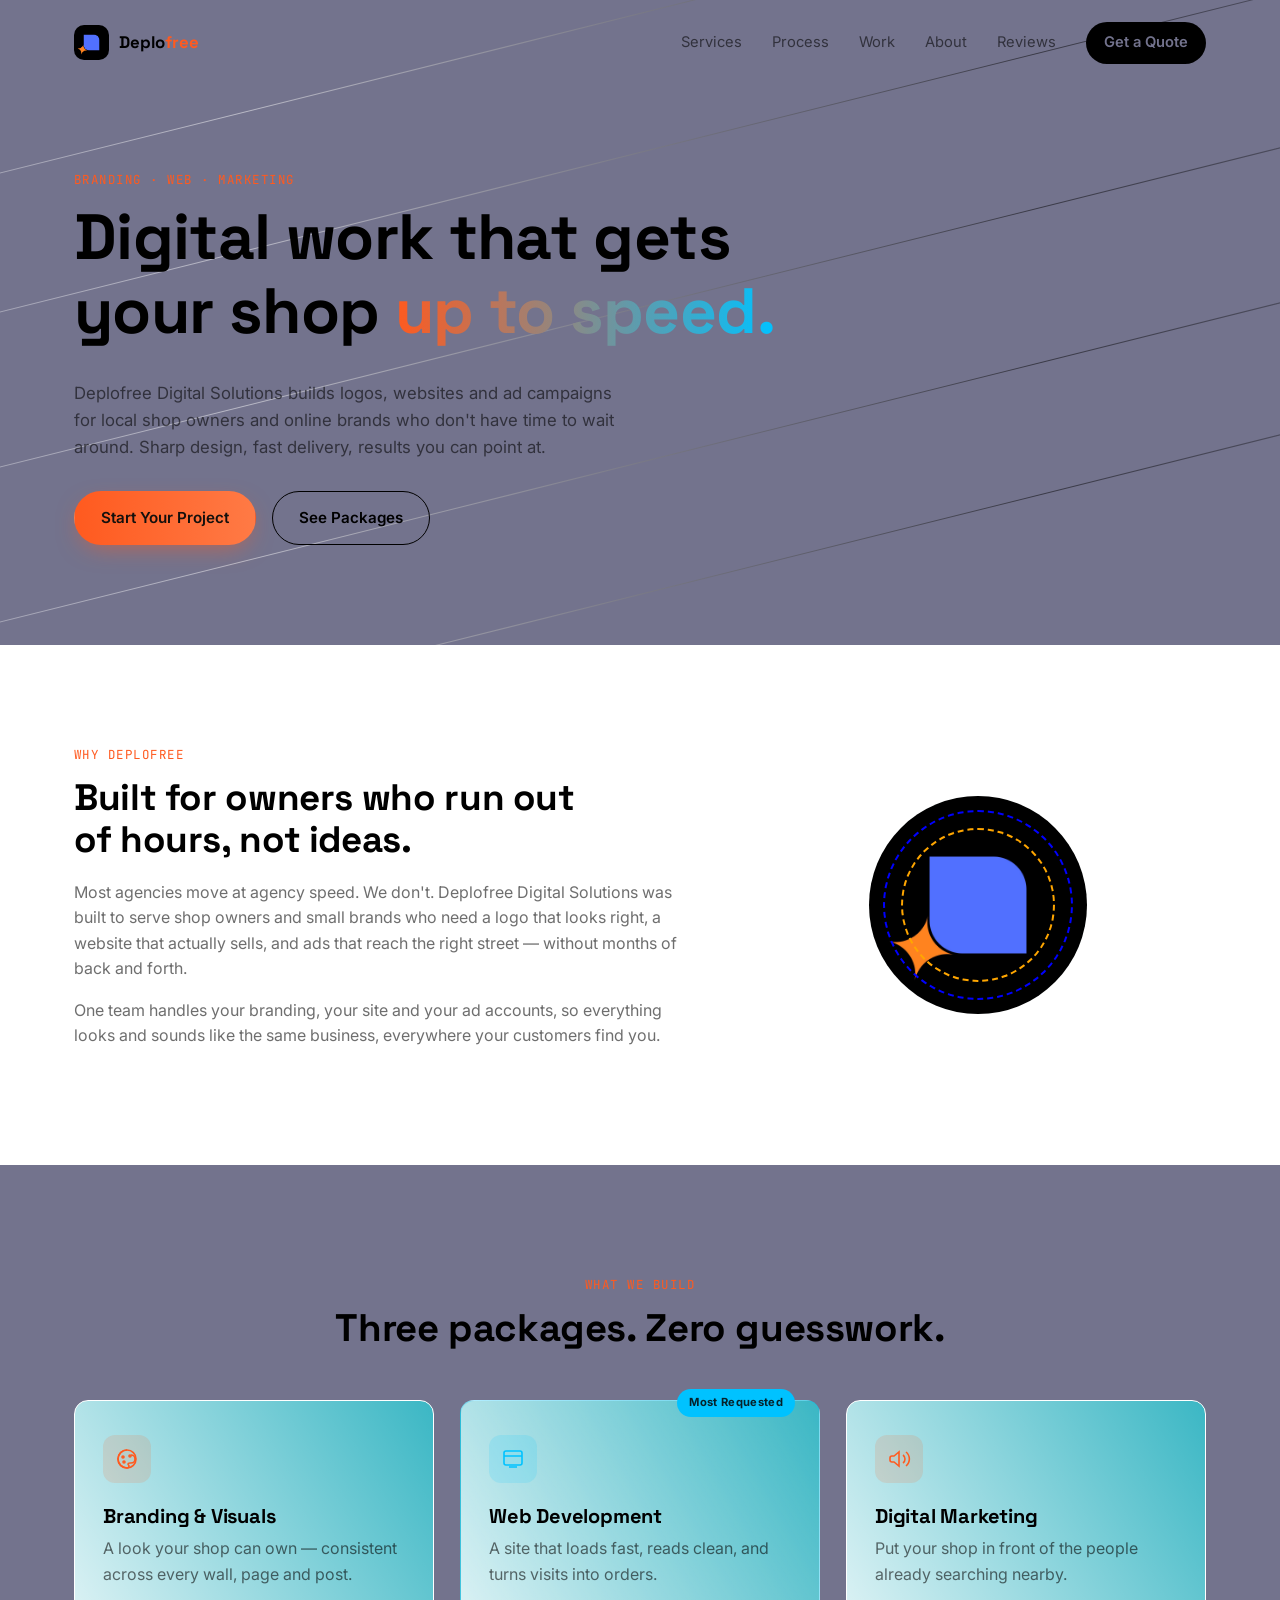
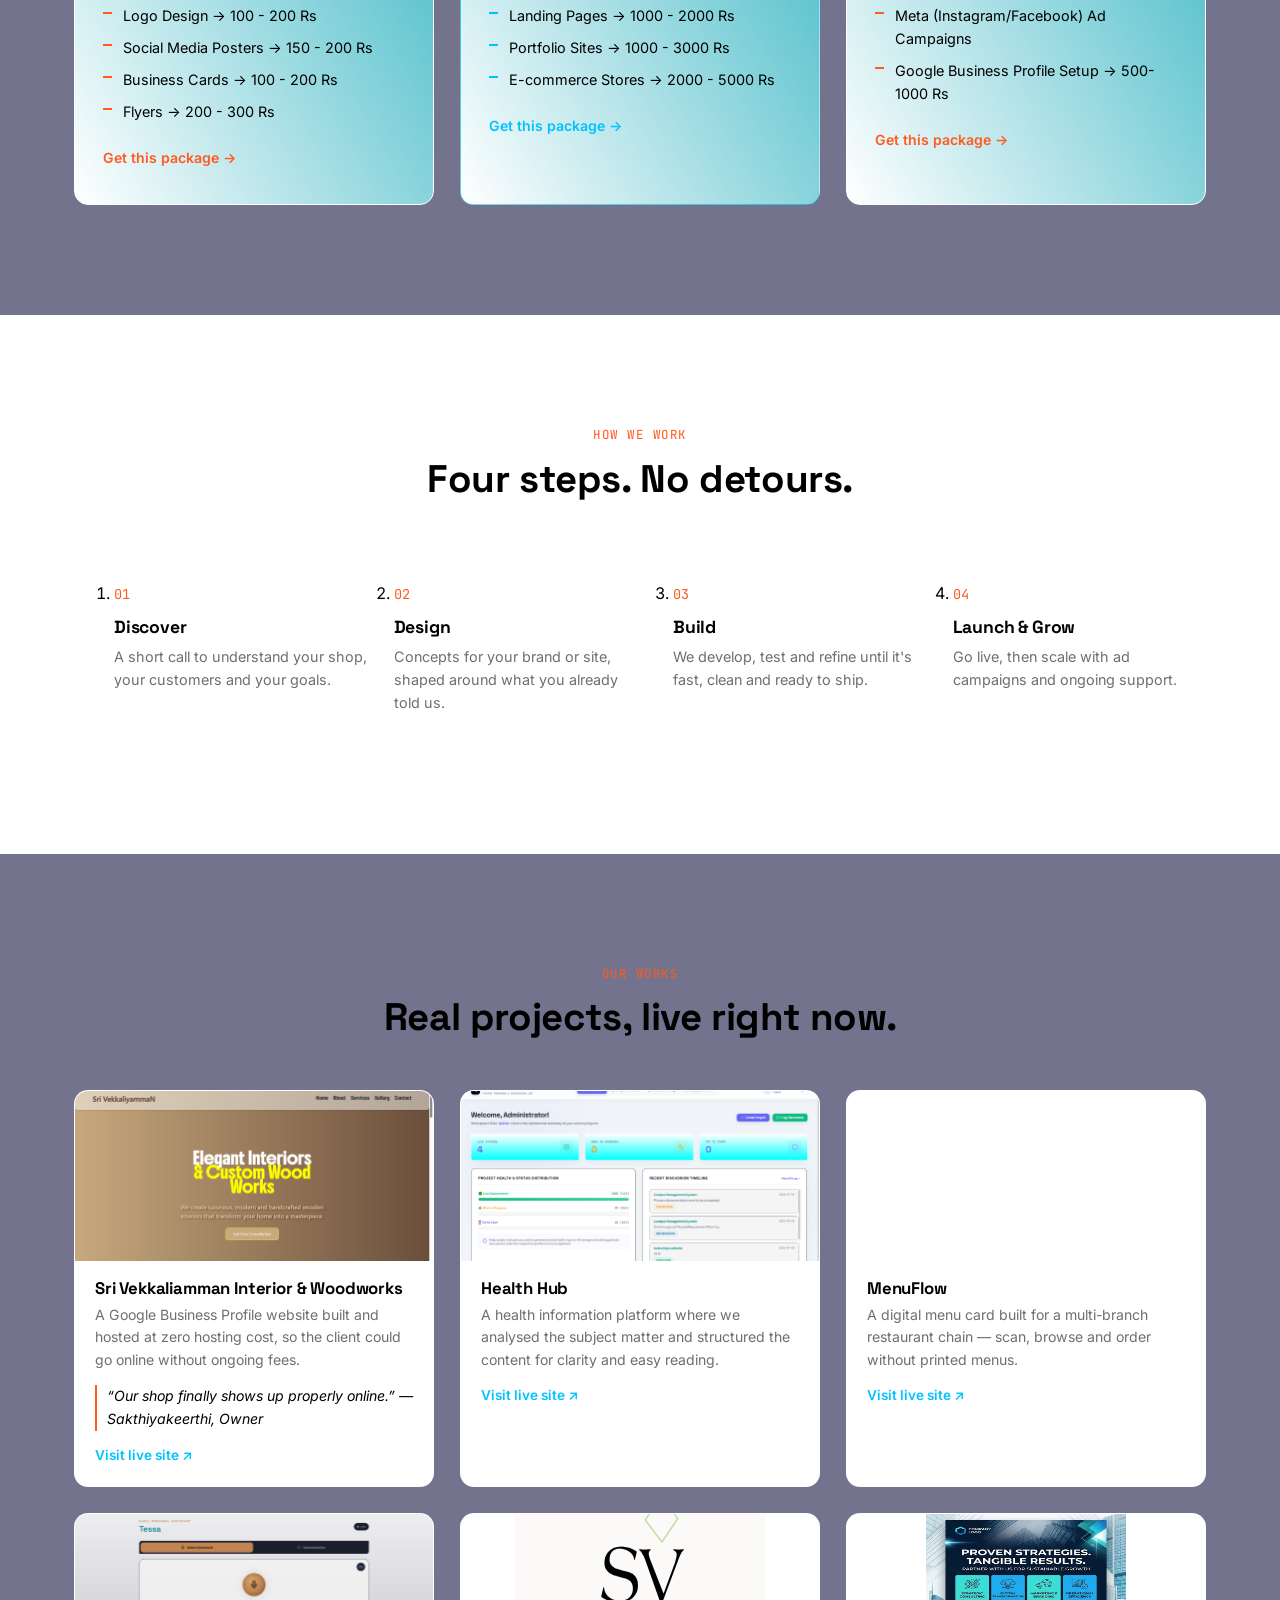
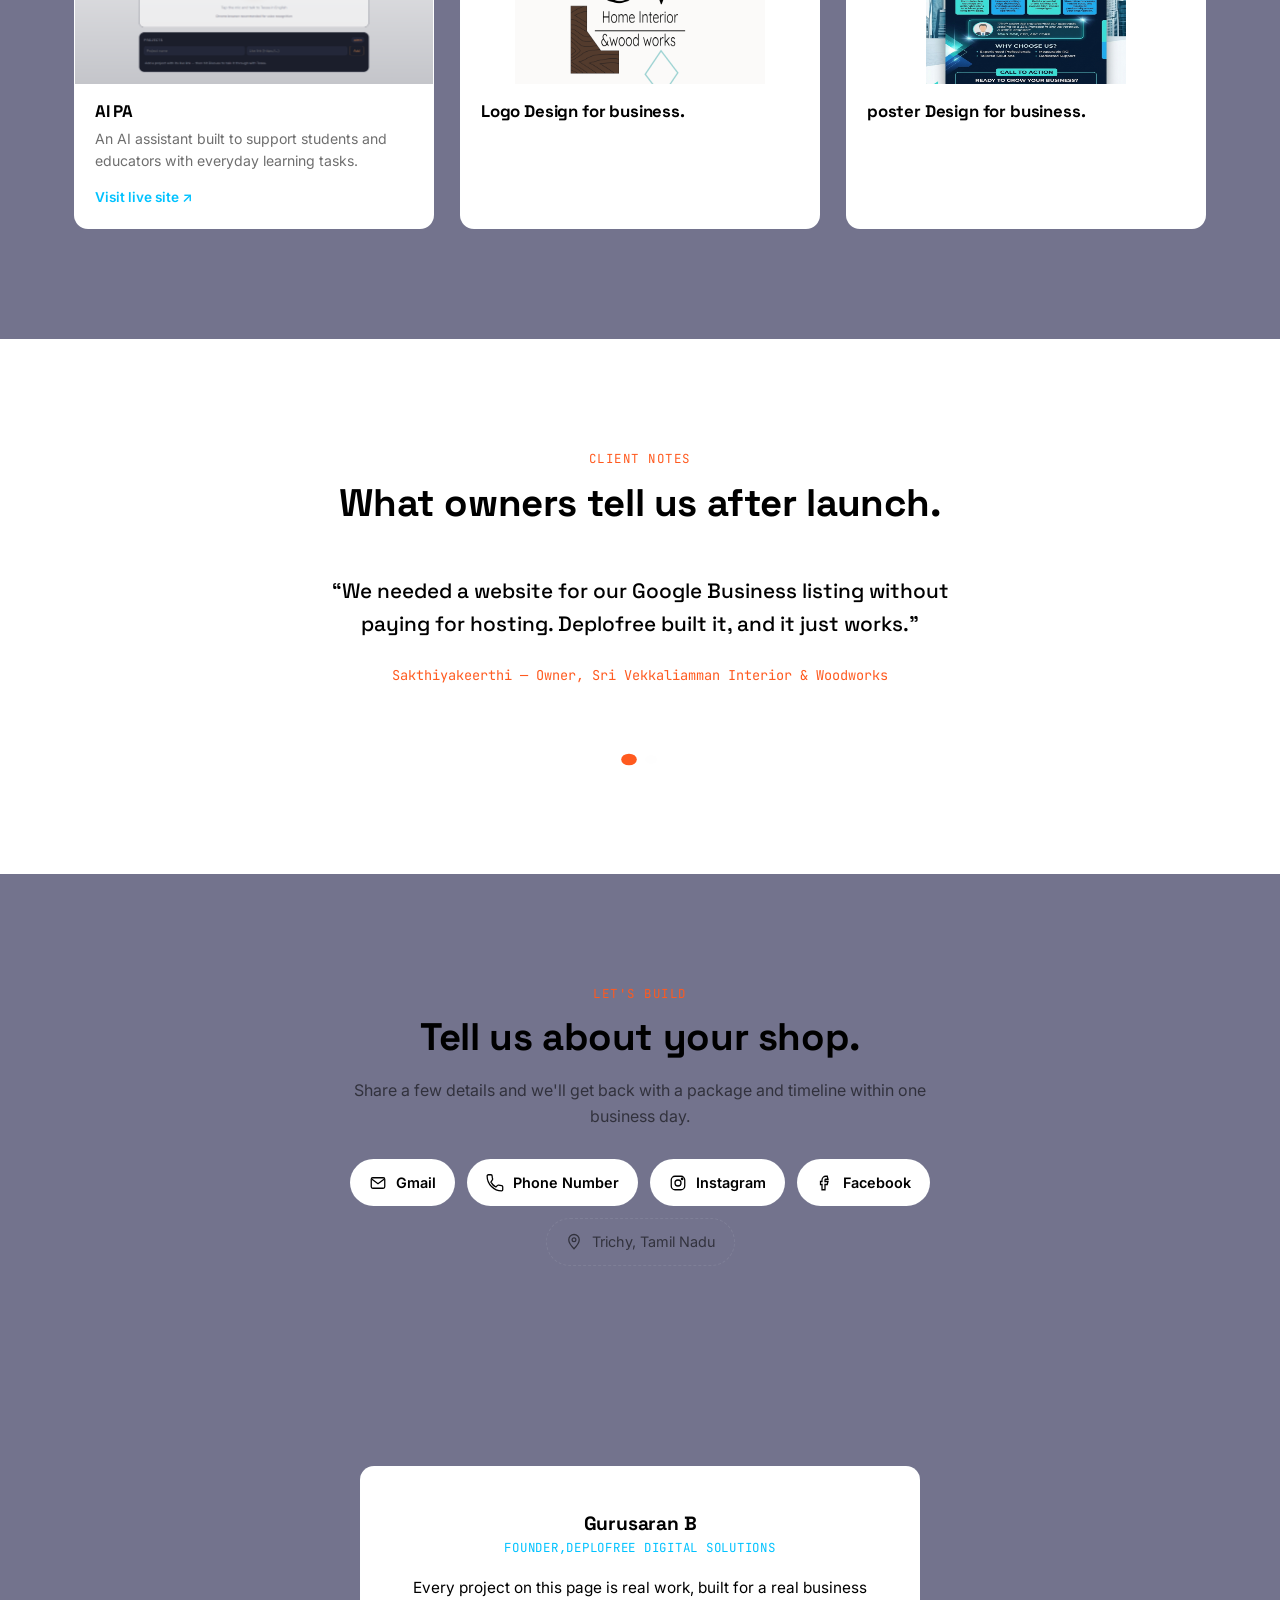
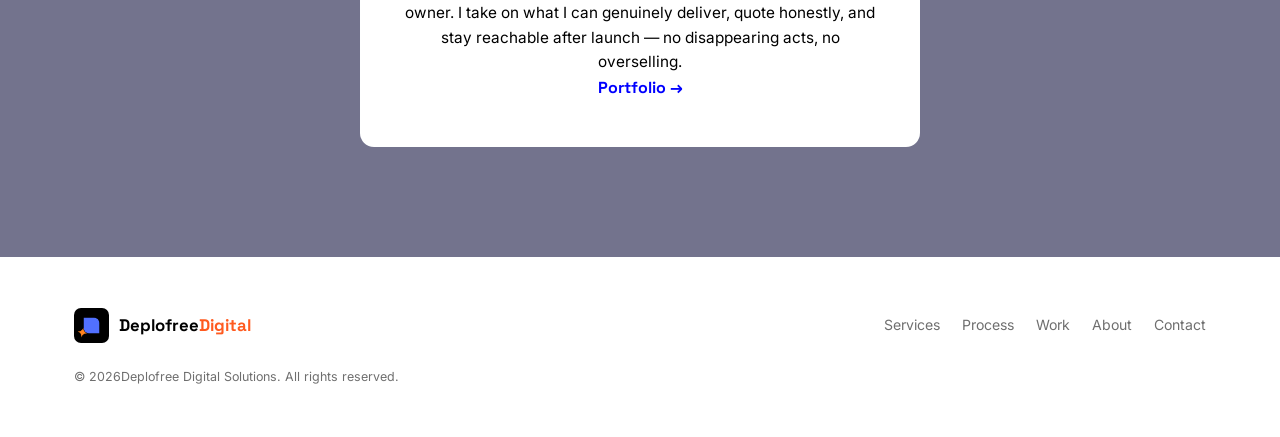
==== commit f08f010a: "Update port.html" ====
--- a/port.html
+++ b/port.html
@@ -399,7 +399,7 @@
     <div class="container footer-inner">
       <a href="#home" class="logo logo--footer">
         <span class="logo__mark" aria-hidden="true">
-          <svg viewBox="0 0 24 24"><path d="M13 2 3 14h7l-1 8 11-14h-7l0-6z"/></svg>
+         <img src="deplofree logo.jpg" alt="logo" style="border-radius: 20%;">
         </span>
         <span class="logo__text">Deplofree<span class="logo__accent">Digital</span></span>
       </a>
@@ -419,4 +419,4 @@
   
   <script src="port.js"></script>
 </body>
-</html>+</html>
